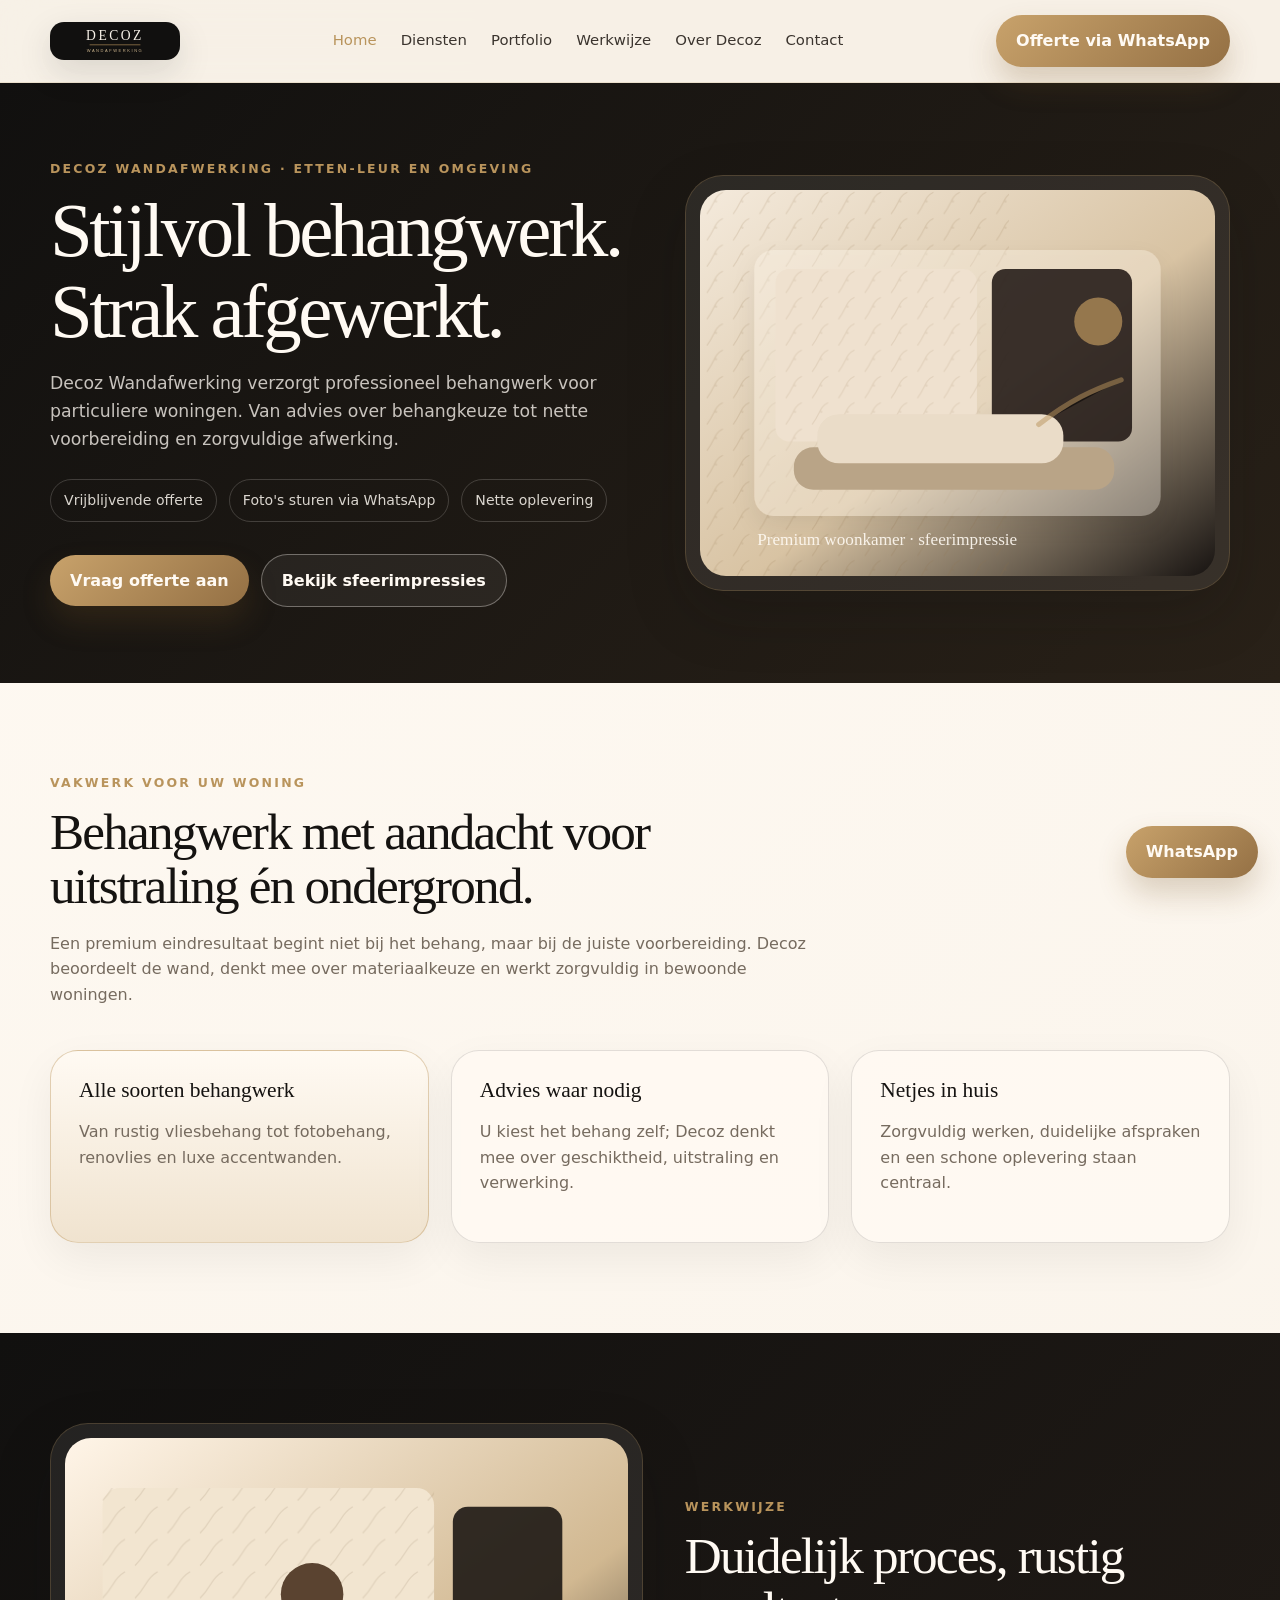
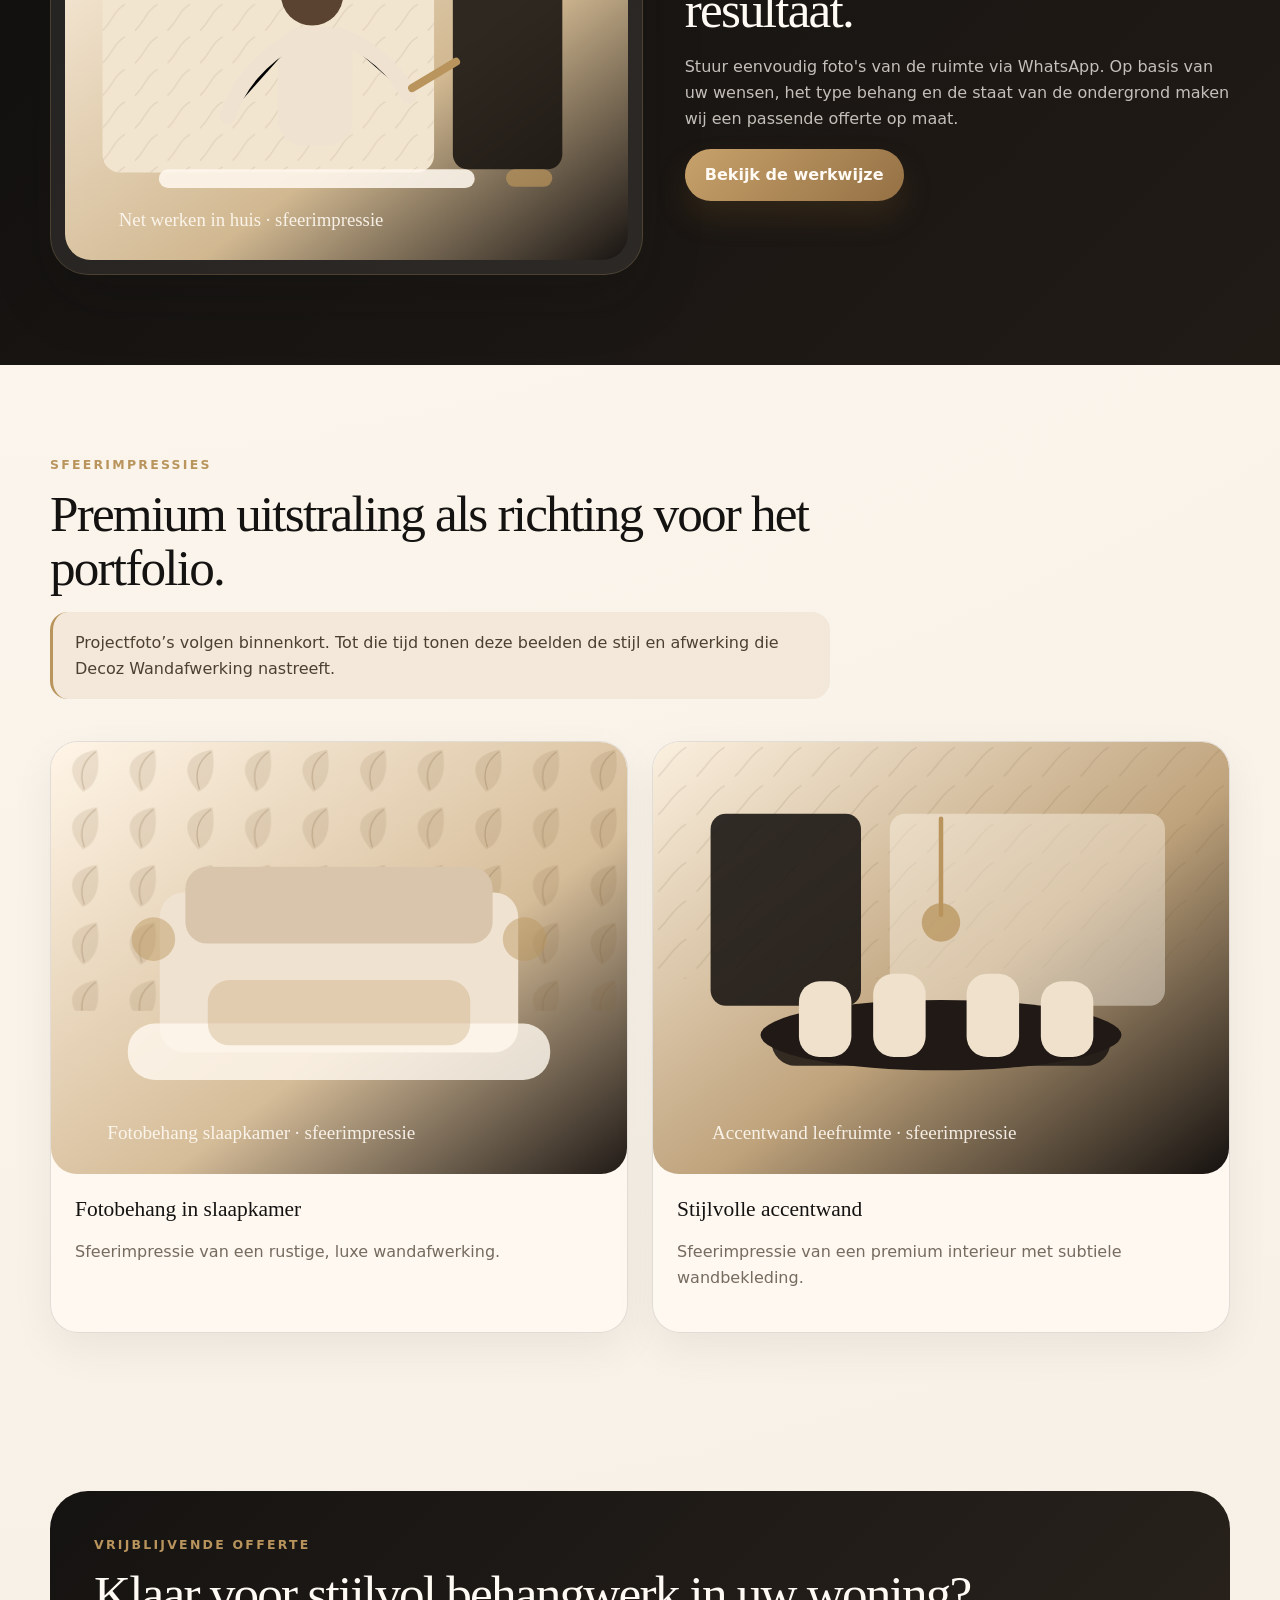
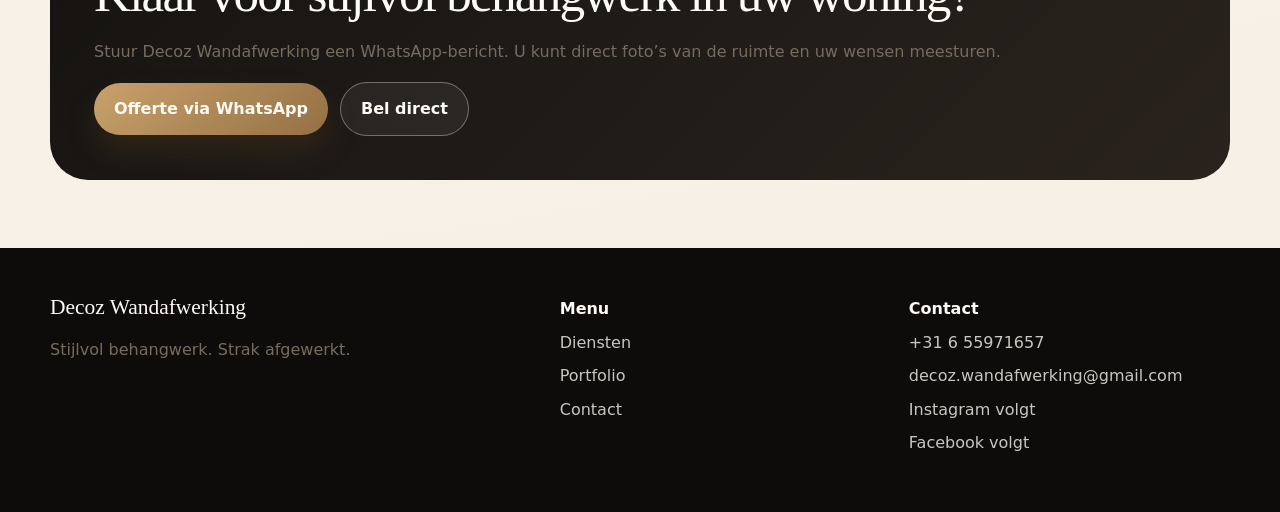
==== index.html @ 13a52f2c "Add homepage" ====
<!doctype html><html lang="nl"><head><meta charset="utf-8"><meta name="viewport" content="width=device-width, initial-scale=1"><title>Decoz Wandafwerking | Stijlvol behangwerk in Etten-Leur</title><meta name="description" content="Decoz Wandafwerking verzorgt stijlvol en strak behangwerk voor particuliere woningen in Etten-Leur en omgeving."><link rel="icon" href="assets/logo-decoz.svg" type="image/svg+xml"><link rel="stylesheet" href="style.css"></head><body><header class="header"><div class="container nav"><a class="logo" href="index.html"><img src="assets/logo-decoz.svg" alt="Decoz Wandafwerking logo"></a><nav class="nav-links" aria-label="Hoofdmenu"><a class="active" href="index.html">Home</a><a href="diensten.html">Diensten</a><a href="portfolio.html">Portfolio</a><a href="werkwijze.html">Werkwijze</a><a href="over.html">Over Decoz</a><a href="contact.html">Contact</a></nav><div class="nav-actions"><a class="btn btn-primary" href="https://wa.me/31655971657?text=Hallo%20Decoz%20Wandafwerking%2C%20ik%20wil%20graag%20vrijblijvend%20een%20offerte%20aanvragen%20voor%20behangwerk." target="_blank" rel="noopener">Offerte via WhatsApp</a><button class="menu-toggle" data-menu-toggle aria-label="Menu openen" aria-expanded="false">☰</button></div></div></header><main><section class="hero"><div class="container hero-grid"><div><div class="eyebrow">Decoz Wandafwerking · Etten-Leur en omgeving</div><h1>Stijlvol behangwerk. Strak afgewerkt.</h1><p>Decoz Wandafwerking verzorgt professioneel behangwerk voor particuliere woningen. Van advies over behangkeuze tot nette voorbereiding en zorgvuldige afwerking.</p><div class="trust-row"><span class="pill">Vrijblijvende offerte</span><span class="pill">Foto's sturen via WhatsApp</span><span class="pill">Nette oplevering</span></div><div class="nav-actions"><a class="btn btn-primary" href="https://wa.me/31655971657?text=Hallo%20Decoz%20Wandafwerking%2C%20ik%20wil%20graag%20vrijblijvend%20een%20offerte%20aanvragen%20voor%20behangwerk.%20Ik%20stuur%20hierbij%20foto%27s%20van%20de%20ruimte%20en%20mijn%20wensen." target="_blank" rel="noopener">Vraag offerte aan</a><a class="btn btn-ghost" href="portfolio.html">Bekijk sfeerimpressies</a></div></div><div class="hero-card"><img src="assets/hero-woonkamer.svg" alt="Premium sfeerbeeld van stijlvol behangwerk in een woonkamer"></div></div></section><section class="section"><div class="container"><div class="intro"><div class="eyebrow">Vakwerk voor uw woning</div><h2>Behangwerk met aandacht voor uitstraling én ondergrond.</h2><p>Een premium eindresultaat begint niet bij het behang, maar bij de juiste voorbereiding. Decoz beoordeelt de wand, denkt mee over materiaalkeuze en werkt zorgvuldig in bewoonde woningen.</p></div><div class="grid-3"><article class="card gold"><h3>Alle soorten behangwerk</h3><p>Van rustig vliesbehang tot fotobehang, renovlies en luxe accentwanden.</p></article><article class="card"><h3>Advies waar nodig</h3><p>U kiest het behang zelf; Decoz denkt mee over geschiktheid, uitstraling en verwerking.</p></article><article class="card"><h3>Netjes in huis</h3><p>Zorgvuldig werken, duidelijke afspraken en een schone oplevering staan centraal.</p></article></div></div></section><section class="section dark-band"><div class="container grid-2"><div class="feature-image"><img src="assets/sfeer-werkwijze.svg" alt="Behanger werkt netjes aan een wand in een woning"></div><div><div class="eyebrow">Werkwijze</div><h2>Duidelijk proces, rustig resultaat.</h2><p>Stuur eenvoudig foto's van de ruimte via WhatsApp. Op basis van uw wensen, het type behang en de staat van de ondergrond maken wij een passende offerte op maat.</p><a class="btn btn-primary" href="werkwijze.html">Bekijk de werkwijze</a></div></div></section><section class="section"><div class="container"><div class="intro"><div class="eyebrow">Sfeerimpressies</div><h2>Premium uitstraling als richting voor het portfolio.</h2><p class="notice">Projectfoto’s volgen binnenkort. Tot die tijd tonen deze beelden de stijl en afwerking die Decoz Wandafwerking nastreeft.</p></div><div class="project-grid"><article class="card project"><img src="assets/sfeer-slaapkamer.svg" alt="Sfeerimpressie slaapkamer met fotobehang"><div class="project-body"><h3>Fotobehang in slaapkamer</h3><p>Sfeerimpressie van een rustige, luxe wandafwerking.</p></div></article><article class="card project"><img src="assets/sfeer-eetkamer.svg" alt="Sfeerimpressie eetkamer met luxe behang"><div class="project-body"><h3>Stijlvolle accentwand</h3><p>Sfeerimpressie van een premium interieur met subtiele wandbekleding.</p></div></article></div></div></section><section class="section-tight"><div class="container cta"><div class="eyebrow">Vrijblijvende offerte</div><h2>Klaar voor stijlvol behangwerk in uw woning?</h2><p>Stuur Decoz Wandafwerking een WhatsApp-bericht. U kunt direct foto’s van de ruimte en uw wensen meesturen.</p><div class="nav-actions"><a class="btn btn-primary" href="https://wa.me/31655971657?text=Hallo%20Decoz%20Wandafwerking%2C%20ik%20wil%20graag%20vrijblijvend%20een%20offerte%20aanvragen%20voor%20behangwerk." target="_blank" rel="noopener">Offerte via WhatsApp</a><a class="btn btn-ghost" href="tel:+31655971657">Bel direct</a></div></div></section></main><footer class="footer"><div class="container footer-grid"><div><h3>Decoz Wandafwerking</h3><p>Stijlvol behangwerk. Strak afgewerkt.</p></div><div><strong>Menu</strong><a href="diensten.html">Diensten</a><a href="portfolio.html">Portfolio</a><a href="contact.html">Contact</a></div><div><strong>Contact</strong><a href="tel:+31655971657">+31 6 55971657</a><a href="mailto:decoz.wandafwerking@gmail.com">decoz.wandafwerking@gmail.com</a><a href="#">Instagram volgt</a><a href="#">Facebook volgt</a></div></div></footer><a class="btn btn-primary floating-whatsapp" href="https://wa.me/31655971657?text=Hallo%20Decoz%20Wandafwerking%2C%20ik%20wil%20graag%20vrijblijvend%20een%20offerte%20aanvragen%20voor%20behangwerk." target="_blank" rel="noopener">WhatsApp</a><script src="script.js"></script></body></html>
---- style.css ----
:root{--bg:#f6efe5;--paper:#fffaf3;--ink:#151311;--muted:#766b5f;--dark:#11100f;--gold:#b9945c;--line:rgba(21,19,17,.12);--radius:28px;--max:1180px}*{box-sizing:border-box}body{margin:0;font-family:Inter,system-ui,-apple-system,Segoe UI,sans-serif;color:var(--ink);background:radial-gradient(circle at top left,#fffaf3,var(--bg));line-height:1.6}body.menu-open{overflow:hidden}a{text-decoration:none;color:inherit}img{max-width:100%;display:block}.container{width:min(var(--max),calc(100% - 40px));margin:auto}.header{position:sticky;top:0;z-index:20;background:rgba(246,239,229,.86);backdrop-filter:blur(16px);border-bottom:1px solid rgba(185,148,92,.18)}.nav{height:82px;display:flex;align-items:center;justify-content:space-between;gap:22px}.logo img{width:130px;border-radius:14px;box-shadow:0 12px 34px rgba(17,16,15,.13)}.nav-links{display:flex;gap:24px;font-size:.93rem;color:#3b342e}.nav-links a.active,.nav-links a:hover{color:var(--gold)}.nav-actions{display:flex;gap:12px;align-items:center}.btn{display:inline-flex;align-items:center;justify-content:center;min-height:48px;padding:13px 20px;border-radius:999px;font-weight:750;border:0;cursor:pointer}.btn-primary{background:linear-gradient(135deg,#c8a26b,#947044);color:#fffaf3;box-shadow:0 16px 30px rgba(117,82,36,.24)}.btn-ghost{border:1px solid rgba(255,250,243,.35);color:#fffaf3;background:rgba(255,255,255,.06)}.btn-outline{border:1px solid var(--line);background:rgba(255,255,255,.35)}.menu-toggle{display:none;background:transparent;border:0;font-size:1.7rem}.hero{padding:76px 0;background:linear-gradient(135deg,#11100f,#292118);color:#fffaf3;overflow:hidden}.hero-grid,.grid-2{display:grid;grid-template-columns:1fr .92fr;gap:42px;align-items:center}.hero p,.page-hero p{color:rgba(255,250,243,.76);font-size:1.08rem;max-width:720px}.eyebrow{color:var(--gold);font-size:.78rem;letter-spacing:.18em;text-transform:uppercase;font-weight:800;margin-bottom:12px}h1,h2,h3{font-family:Georgia,Times New Roman,serif;line-height:1.05;margin:0 0 18px;font-weight:500}h1{font-size:clamp(2.6rem,6vw,5.4rem);letter-spacing:-.045em}h2{font-size:clamp(2rem,4vw,3.45rem);letter-spacing:-.035em}h3{font-size:1.34rem}p{margin:0 0 18px;color:var(--muted)}.hero-card,.feature-image{border-radius:38px;overflow:hidden;border:1px solid rgba(185,148,92,.25);box-shadow:0 24px 60px rgba(17,16,15,.18);background:rgba(255,255,255,.08);padding:14px}.hero-card img,.feature-image img,.project img{width:100%;aspect-ratio:4/3;object-fit:cover;border-radius:26px}.trust-row{display:flex;flex-wrap:wrap;gap:12px;margin:26px 0 32px}.pill{display:inline-flex;padding:9px 13px;border-radius:999px;border:1px solid rgba(255,250,243,.18);color:rgba(255,250,243,.84);font-size:.88rem}.pill.dark{color:#4d443c;border-color:var(--line);background:rgba(255,255,255,.48)}.section{padding:90px 0}.section-tight{padding:68px 0}.intro{max-width:780px;margin-bottom:42px}.grid-3{display:grid;grid-template-columns:repeat(3,1fr);gap:22px}.card{background:rgba(255,250,243,.76);border:1px solid var(--line);border-radius:var(--radius);padding:28px;box-shadow:0 16px 44px rgba(17,16,15,.06)}.card.gold{border-color:rgba(185,148,92,.42);background:linear-gradient(180deg,#fffaf3,#f0e3cf)}.dark-band{background:linear-gradient(135deg,#11100f,#211b16);color:#fffaf3}.dark-band p{color:rgba(255,250,243,.74)}.project-grid{display:grid;grid-template-columns:repeat(2,1fr);gap:24px}.project{padding:0;overflow:hidden}.project-body{padding:24px}.notice{border-left:3px solid var(--gold);padding:18px 22px;border-radius:18px;background:rgba(185,148,92,.12);color:#4d4031}.steps{display:grid;gap:18px}.step{display:grid;grid-template-columns:62px 1fr;gap:18px;padding:22px;border:1px solid var(--line);border-radius:24px;background:rgba(255,250,243,.7);counter-increment:step}.steps{counter-reset:step}.step:before{content:counter(step);width:48px;height:48px;border-radius:50%;display:grid;place-items:center;background:var(--dark);color:#e3d0af;font-weight:800}.faq{display:grid;gap:14px}details{border:1px solid var(--line);border-radius:18px;background:rgba(255,250,243,.66);padding:18px 20px}summary{cursor:pointer;font-weight:800}.cta{border-radius:38px;padding:44px;background:linear-gradient(135deg,#151311,#2a231d);color:#fffaf3}.footer{background:#0d0c0b;color:rgba(255,250,243,.72);padding:48px 0}.footer-grid{display:grid;grid-template-columns:1.2fr .8fr .8fr;gap:28px}.footer h3,.footer strong{color:#fffaf3}.footer a{display:block;color:rgba(255,250,243,.78);margin:8px 0}.floating-whatsapp{position:fixed;right:22px;bottom:22px;z-index:30}.page-hero{padding:78px 0;background:linear-gradient(135deg,#151311,#272019);color:#fffaf3}.contact-panel{display:grid;grid-template-columns:1fr 1fr;gap:22px}@media(max-width:920px){.menu-toggle{display:block}.nav-links{position:fixed;inset:82px 0 auto 0;padding:28px;background:rgba(246,239,229,.98);border-bottom:1px solid var(--line);flex-direction:column;align-items:flex-start;transform:translateY(-130%);transition:.24s}.menu-open .nav-links{transform:translateY(0)}.nav-actions>.btn-primary{display:none}.hero-grid,.grid-2,.contact-panel,.grid-3,.project-grid,.footer-grid{grid-template-columns:1fr}}@media(max-width:560px){.container{width:min(100% - 28px,var(--max))}.nav{height:74px}.logo img{width:108px}.hero,.section,.page-hero{padding:56px 0}.cta{padding:30px 22px;border-radius:28px}.floating-whatsapp{right:14px;bottom:14px;padding:12px 14px}}
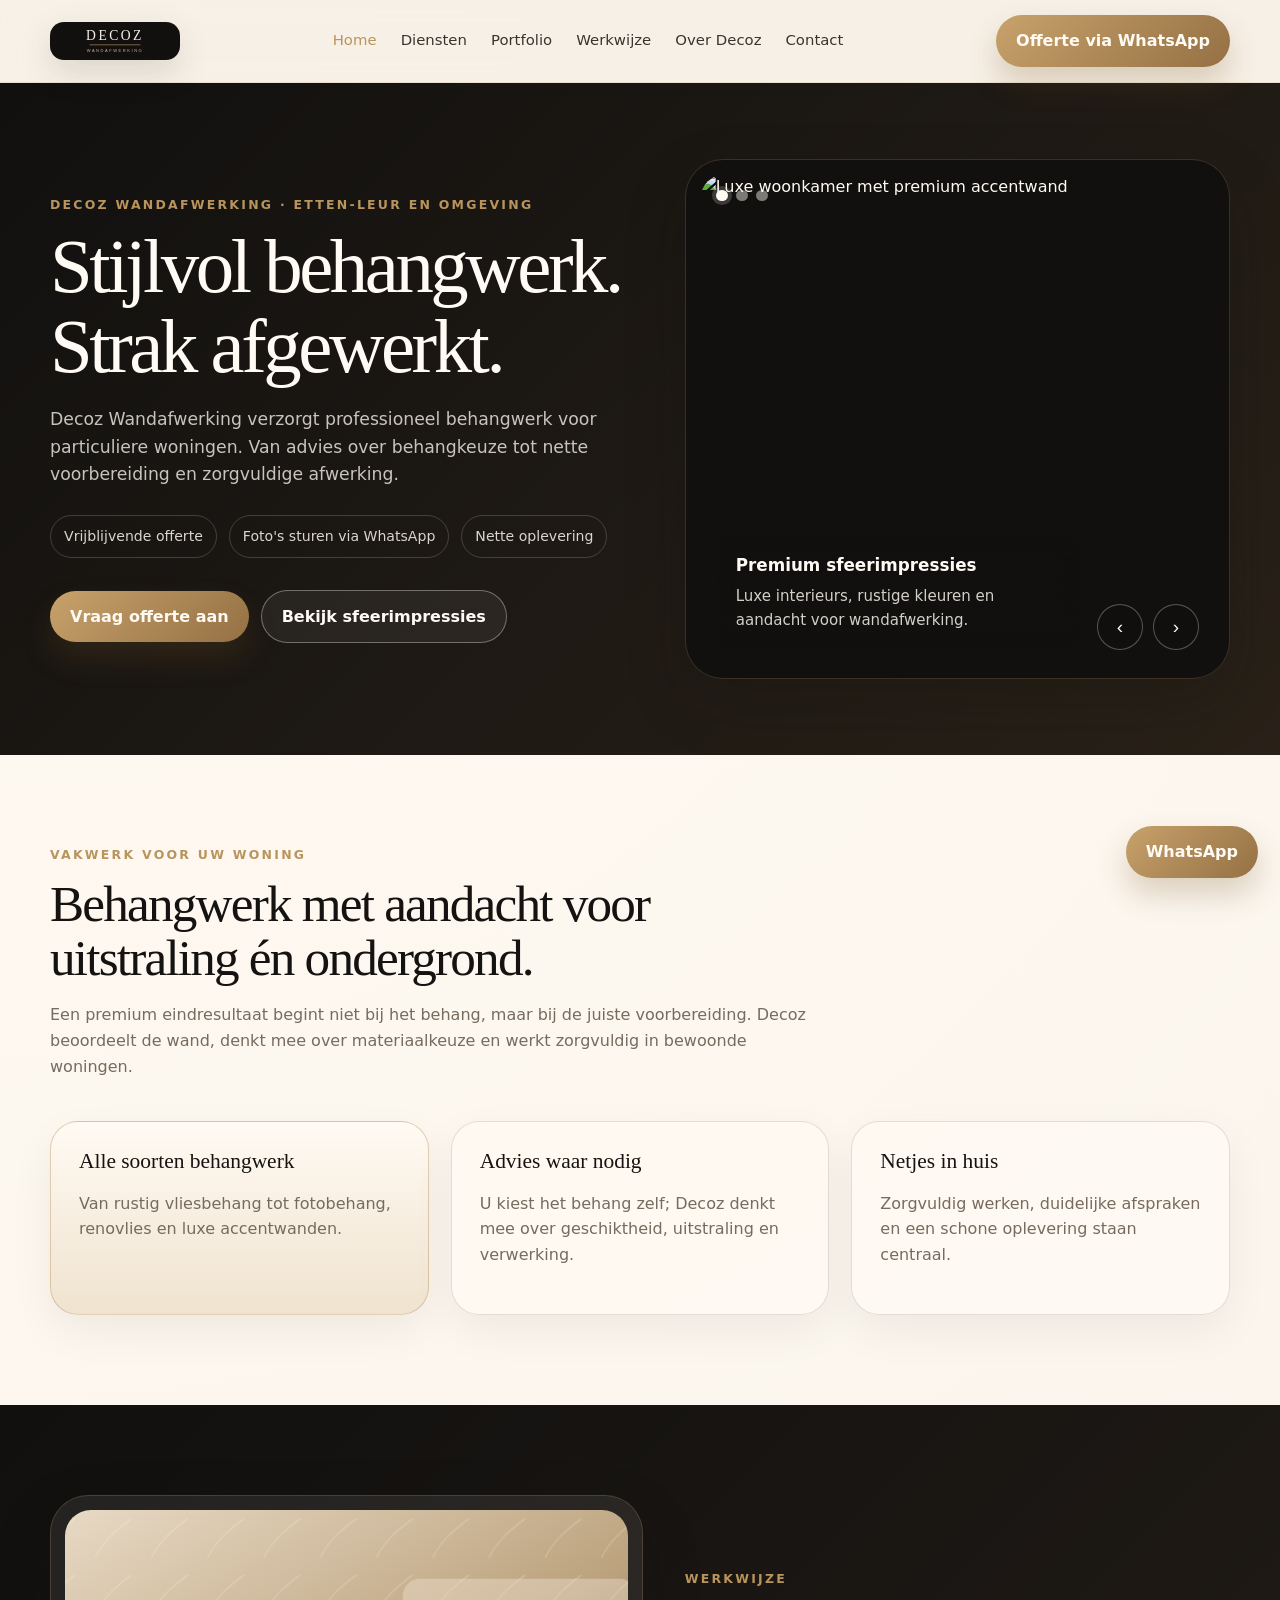
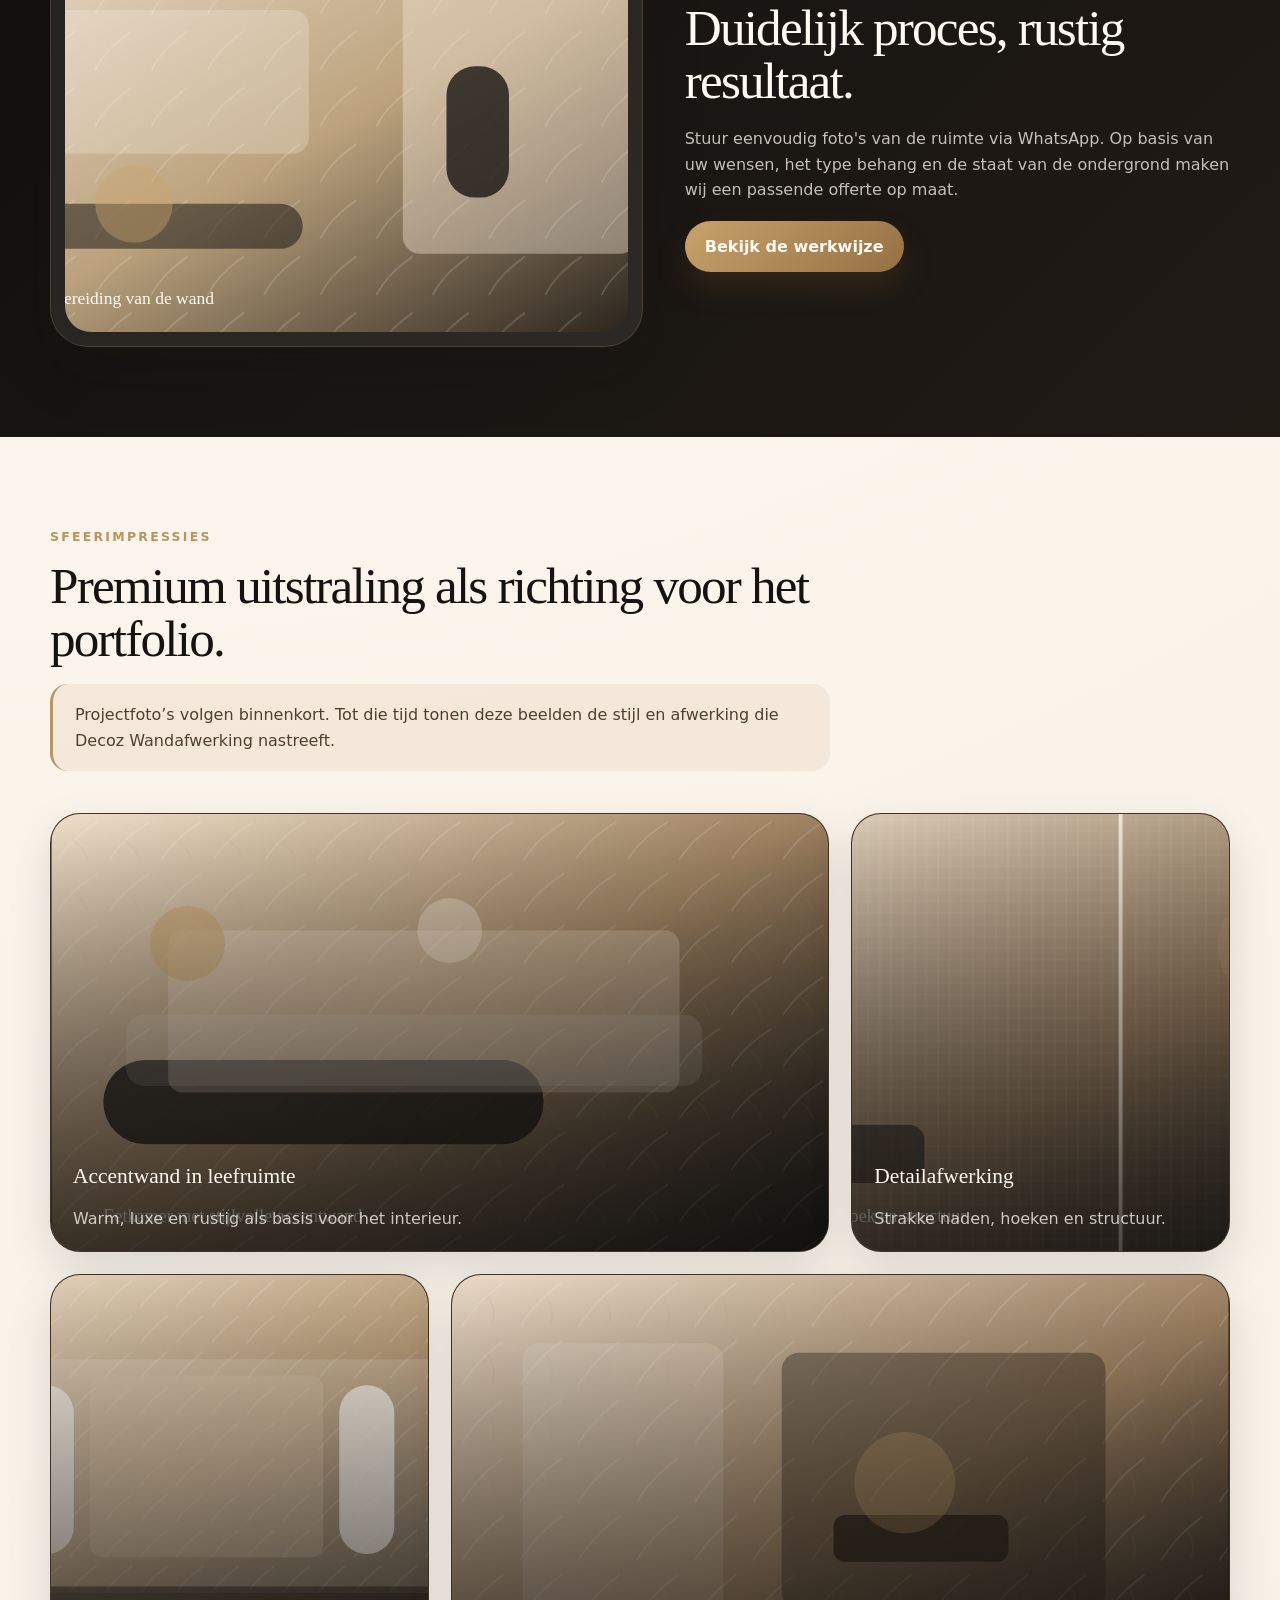
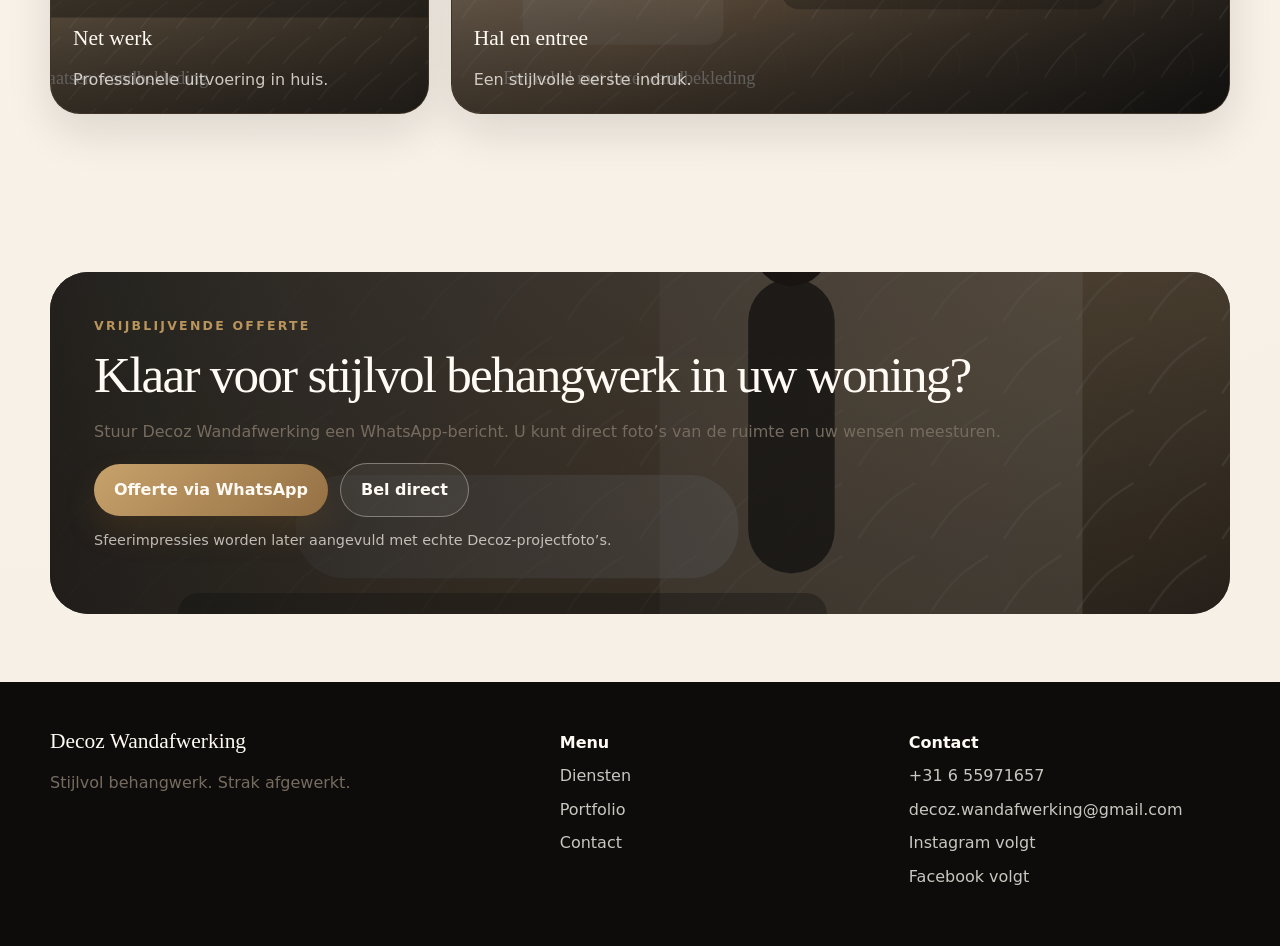
==== commit 901f2759: "Add premium image carousel to homepage" ====
--- a/index.html
+++ b/index.html
@@ -1 +1 @@
-<!doctype html><html lang="nl"><head><meta charset="utf-8"><meta name="viewport" content="width=device-width, initial-scale=1"><title>Decoz Wandafwerking | Stijlvol behangwerk in Etten-Leur</title><meta name="description" content="Decoz Wandafwerking verzorgt stijlvol en strak behangwerk voor particuliere woningen in Etten-Leur en omgeving."><link rel="icon" href="assets/logo-decoz.svg" type="image/svg+xml"><link rel="stylesheet" href="style.css"></head><body><header class="header"><div class="container nav"><a class="logo" href="index.html"><img src="assets/logo-decoz.svg" alt="Decoz Wandafwerking logo"></a><nav class="nav-links" aria-label="Hoofdmenu"><a class="active" href="index.html">Home</a><a href="diensten.html">Diensten</a><a href="portfolio.html">Portfolio</a><a href="werkwijze.html">Werkwijze</a><a href="over.html">Over Decoz</a><a href="contact.html">Contact</a></nav><div class="nav-actions"><a class="btn btn-primary" href="https://wa.me/31655971657?text=Hallo%20Decoz%20Wandafwerking%2C%20ik%20wil%20graag%20vrijblijvend%20een%20offerte%20aanvragen%20voor%20behangwerk." target="_blank" rel="noopener">Offerte via WhatsApp</a><button class="menu-toggle" data-menu-toggle aria-label="Menu openen" aria-expanded="false">☰</button></div></div></header><main><section class="hero"><div class="container hero-grid"><div><div class="eyebrow">Decoz Wandafwerking · Etten-Leur en omgeving</div><h1>Stijlvol behangwerk. Strak afgewerkt.</h1><p>Decoz Wandafwerking verzorgt professioneel behangwerk voor particuliere woningen. Van advies over behangkeuze tot nette voorbereiding en zorgvuldige afwerking.</p><div class="trust-row"><span class="pill">Vrijblijvende offerte</span><span class="pill">Foto's sturen via WhatsApp</span><span class="pill">Nette oplevering</span></div><div class="nav-actions"><a class="btn btn-primary" href="https://wa.me/31655971657?text=Hallo%20Decoz%20Wandafwerking%2C%20ik%20wil%20graag%20vrijblijvend%20een%20offerte%20aanvragen%20voor%20behangwerk.%20Ik%20stuur%20hierbij%20foto%27s%20van%20de%20ruimte%20en%20mijn%20wensen." target="_blank" rel="noopener">Vraag offerte aan</a><a class="btn btn-ghost" href="portfolio.html">Bekijk sfeerimpressies</a></div></div><div class="hero-card"><img src="assets/hero-woonkamer.svg" alt="Premium sfeerbeeld van stijlvol behangwerk in een woonkamer"></div></div></section><section class="section"><div class="container"><div class="intro"><div class="eyebrow">Vakwerk voor uw woning</div><h2>Behangwerk met aandacht voor uitstraling én ondergrond.</h2><p>Een premium eindresultaat begint niet bij het behang, maar bij de juiste voorbereiding. Decoz beoordeelt de wand, denkt mee over materiaalkeuze en werkt zorgvuldig in bewoonde woningen.</p></div><div class="grid-3"><article class="card gold"><h3>Alle soorten behangwerk</h3><p>Van rustig vliesbehang tot fotobehang, renovlies en luxe accentwanden.</p></article><article class="card"><h3>Advies waar nodig</h3><p>U kiest het behang zelf; Decoz denkt mee over geschiktheid, uitstraling en verwerking.</p></article><article class="card"><h3>Netjes in huis</h3><p>Zorgvuldig werken, duidelijke afspraken en een schone oplevering staan centraal.</p></article></div></div></section><section class="section dark-band"><div class="container grid-2"><div class="feature-image"><img src="assets/sfeer-werkwijze.svg" alt="Behanger werkt netjes aan een wand in een woning"></div><div><div class="eyebrow">Werkwijze</div><h2>Duidelijk proces, rustig resultaat.</h2><p>Stuur eenvoudig foto's van de ruimte via WhatsApp. Op basis van uw wensen, het type behang en de staat van de ondergrond maken wij een passende offerte op maat.</p><a class="btn btn-primary" href="werkwijze.html">Bekijk de werkwijze</a></div></div></section><section class="section"><div class="container"><div class="intro"><div class="eyebrow">Sfeerimpressies</div><h2>Premium uitstraling als richting voor het portfolio.</h2><p class="notice">Projectfoto’s volgen binnenkort. Tot die tijd tonen deze beelden de stijl en afwerking die Decoz Wandafwerking nastreeft.</p></div><div class="project-grid"><article class="card project"><img src="assets/sfeer-slaapkamer.svg" alt="Sfeerimpressie slaapkamer met fotobehang"><div class="project-body"><h3>Fotobehang in slaapkamer</h3><p>Sfeerimpressie van een rustige, luxe wandafwerking.</p></div></article><article class="card project"><img src="assets/sfeer-eetkamer.svg" alt="Sfeerimpressie eetkamer met luxe behang"><div class="project-body"><h3>Stijlvolle accentwand</h3><p>Sfeerimpressie van een premium interieur met subtiele wandbekleding.</p></div></article></div></div></section><section class="section-tight"><div class="container cta"><div class="eyebrow">Vrijblijvende offerte</div><h2>Klaar voor stijlvol behangwerk in uw woning?</h2><p>Stuur Decoz Wandafwerking een WhatsApp-bericht. U kunt direct foto’s van de ruimte en uw wensen meesturen.</p><div class="nav-actions"><a class="btn btn-primary" href="https://wa.me/31655971657?text=Hallo%20Decoz%20Wandafwerking%2C%20ik%20wil%20graag%20vrijblijvend%20een%20offerte%20aanvragen%20voor%20behangwerk." target="_blank" rel="noopener">Offerte via WhatsApp</a><a class="btn btn-ghost" href="tel:+31655971657">Bel direct</a></div></div></section></main><footer class="footer"><div class="container footer-grid"><div><h3>Decoz Wandafwerking</h3><p>Stijlvol behangwerk. Strak afgewerkt.</p></div><div><strong>Menu</strong><a href="diensten.html">Diensten</a><a href="portfolio.html">Portfolio</a><a href="contact.html">Contact</a></div><div><strong>Contact</strong><a href="tel:+31655971657">+31 6 55971657</a><a href="mailto:decoz.wandafwerking@gmail.com">decoz.wandafwerking@gmail.com</a><a href="#">Instagram volgt</a><a href="#">Facebook volgt</a></div></div></footer><a class="btn btn-primary floating-whatsapp" href="https://wa.me/31655971657?text=Hallo%20Decoz%20Wandafwerking%2C%20ik%20wil%20graag%20vrijblijvend%20een%20offerte%20aanvragen%20voor%20behangwerk." target="_blank" rel="noopener">WhatsApp</a><script src="script.js"></script></body></html>+<!doctype html><html lang="nl"><head><meta charset="utf-8"><meta name="viewport" content="width=device-width, initial-scale=1"><title>Decoz Wandafwerking | Premium behangwerk in Etten-Leur</title><meta name="description" content="Decoz Wandafwerking verzorgt stijlvol en strak behangwerk voor particuliere woningen in Etten-Leur en omgeving."><link rel="icon" href="assets/logo-decoz.svg" type="image/svg+xml"><link rel="stylesheet" href="style.css"><link rel="stylesheet" href="premium.css"></head><body><header class="header"><div class="container nav"><a class="logo" href="index.html"><img src="assets/logo-decoz.svg" alt="Decoz Wandafwerking logo"></a><nav class="nav-links" aria-label="Hoofdmenu"><a class="active" href="index.html">Home</a><a href="diensten.html">Diensten</a><a href="portfolio.html">Portfolio</a><a href="werkwijze.html">Werkwijze</a><a href="over.html">Over Decoz</a><a href="contact.html">Contact</a></nav><div class="nav-actions"><a class="btn btn-primary" href="https://wa.me/31655971657?text=Hallo%20Decoz%20Wandafwerking%2C%20ik%20wil%20graag%20vrijblijvend%20een%20offerte%20aanvragen%20voor%20behangwerk." target="_blank" rel="noopener">Offerte via WhatsApp</a><button class="menu-toggle" data-menu-toggle aria-label="Menu openen" aria-expanded="false">☰</button></div></div></header><main><section class="hero"><div class="container hero-grid"><div><div class="eyebrow">Decoz Wandafwerking · Etten-Leur en omgeving</div><h1>Stijlvol behangwerk. Strak afgewerkt.</h1><p>Decoz Wandafwerking verzorgt professioneel behangwerk voor particuliere woningen. Van advies over behangkeuze tot nette voorbereiding en zorgvuldige afwerking.</p><div class="trust-row"><span class="pill">Vrijblijvende offerte</span><span class="pill">Foto's sturen via WhatsApp</span><span class="pill">Nette oplevering</span></div><div class="nav-actions"><a class="btn btn-primary" href="https://wa.me/31655971657?text=Hallo%20Decoz%20Wandafwerking%2C%20ik%20wil%20graag%20vrijblijvend%20een%20offerte%20aanvragen%20voor%20behangwerk.%20Ik%20stuur%20hierbij%20foto%27s%20van%20de%20ruimte%20en%20mijn%20wensen." target="_blank" rel="noopener">Vraag offerte aan</a><a class="btn btn-ghost" href="portfolio.html">Bekijk sfeerimpressies</a></div></div><div class="hero-carousel" data-hero-carousel><div class="carousel-dots"><button class="carousel-dot active" aria-label="Toon slide 1"></button><button class="carousel-dot" aria-label="Toon slide 2"></button><button class="carousel-dot" aria-label="Toon slide 3"></button></div><div class="carousel-slide active"><img src="assets/premium-01.svg" alt="Luxe woonkamer met premium accentwand"></div><div class="carousel-slide"><img src="assets/premium-02.svg" alt="Slaapkamer met verfijnd fotobehang"></div><div class="carousel-slide"><img src="assets/premium-04.svg" alt="Vakman brengt premium behang aan"></div><div class="carousel-overlay"><div class="carousel-caption"><strong>Premium sfeerimpressies</strong><span>Luxe interieurs, rustige kleuren en aandacht voor wandafwerking.</span></div><div class="carousel-controls"><button class="carousel-btn" data-carousel-prev aria-label="Vorige slide">‹</button><button class="carousel-btn" data-carousel-next aria-label="Volgende slide">›</button></div></div></div></div></section><section class="section"><div class="container"><div class="intro"><div class="eyebrow">Vakwerk voor uw woning</div><h2>Behangwerk met aandacht voor uitstraling én ondergrond.</h2><p>Een premium eindresultaat begint niet bij het behang, maar bij de juiste voorbereiding. Decoz beoordeelt de wand, denkt mee over materiaalkeuze en werkt zorgvuldig in bewoonde woningen.</p></div><div class="grid-3"><article class="card gold"><h3>Alle soorten behangwerk</h3><p>Van rustig vliesbehang tot fotobehang, renovlies en luxe accentwanden.</p></article><article class="card"><h3>Advies waar nodig</h3><p>U kiest het behang zelf; Decoz denkt mee over geschiktheid, uitstraling en verwerking.</p></article><article class="card"><h3>Netjes in huis</h3><p>Zorgvuldig werken, duidelijke afspraken en een schone oplevering staan centraal.</p></article></div></div></section><section class="section dark-band"><div class="container grid-2"><div class="feature-image"><img src="assets/premium-07.svg" alt="Voorbereiding van de wand"></div><div><div class="eyebrow">Werkwijze</div><h2>Duidelijk proces, rustig resultaat.</h2><p>Stuur eenvoudig foto's van de ruimte via WhatsApp. Op basis van uw wensen, het type behang en de staat van de ondergrond maken wij een passende offerte op maat.</p><a class="btn btn-primary" href="werkwijze.html">Bekijk de werkwijze</a></div></div></section><section class="section"><div class="container"><div class="intro"><div class="eyebrow">Sfeerimpressies</div><h2>Premium uitstraling als richting voor het portfolio.</h2><p class="notice">Projectfoto’s volgen binnenkort. Tot die tijd tonen deze beelden de stijl en afwerking die Decoz Wandafwerking nastreeft.</p></div><div class="premium-grid"><article class="image-card wide"><img src="assets/premium-03.svg" alt="Eetkamer met stijlvolle accentwand"><div class="image-card-content"><h3>Accentwand in leefruimte</h3><p>Warm, luxe en rustig als basis voor het interieur.</p></div></article><article class="image-card"><img src="assets/premium-06.svg" alt="Detail van strakke hoek"><div class="image-card-content"><h3>Detailafwerking</h3><p>Strakke naden, hoeken en structuur.</p></div></article><article class="image-card"><img src="assets/premium-05.svg" alt="Vakmannen plaatsen wandbekleding"><div class="image-card-content"><h3>Net werk</h3><p>Professionele uitvoering in huis.</p></div></article><article class="image-card wide"><img src="assets/premium-09.svg" alt="Entreehal met luxe wandbekleding"><div class="image-card-content"><h3>Hal en entree</h3><p>Een stijlvolle eerste indruk.</p></div></article></div></div></section><section class="section-tight"><div class="container cta image-cta"><div class="eyebrow">Vrijblijvende offerte</div><h2>Klaar voor stijlvol behangwerk in uw woning?</h2><p>Stuur Decoz Wandafwerking een WhatsApp-bericht. U kunt direct foto’s van de ruimte en uw wensen meesturen.</p><div class="nav-actions"><a class="btn btn-primary" href="https://wa.me/31655971657?text=Hallo%20Decoz%20Wandafwerking%2C%20ik%20wil%20graag%20vrijblijvend%20een%20offerte%20aanvragen%20voor%20behangwerk." target="_blank" rel="noopener">Offerte via WhatsApp</a><a class="btn btn-ghost" href="tel:+31655971657">Bel direct</a></div><p class="micro-note">Sfeerimpressies worden later aangevuld met echte Decoz-projectfoto’s.</p></div></section></main><footer class="footer"><div class="container footer-grid"><div><h3>Decoz Wandafwerking</h3><p>Stijlvol behangwerk. Strak afgewerkt.</p></div><div><strong>Menu</strong><a href="diensten.html">Diensten</a><a href="portfolio.html">Portfolio</a><a href="contact.html">Contact</a></div><div><strong>Contact</strong><a href="tel:+31655971657">+31 6 55971657</a><a href="mailto:decoz.wandafwerking@gmail.com">decoz.wandafwerking@gmail.com</a><a href="#">Instagram volgt</a><a href="#">Facebook volgt</a></div></div></footer><a class="btn btn-primary floating-whatsapp" href="https://wa.me/31655971657?text=Hallo%20Decoz%20Wandafwerking%2C%20ik%20wil%20graag%20vrijblijvend%20een%20offerte%20aanvragen%20voor%20behangwerk." target="_blank" rel="noopener">WhatsApp</a><script src="script.js"></script><script src="premium.js"></script></body></html>
--- a/premium.css
+++ b/premium.css
@@ -0,0 +1 @@
+.image-card{position:relative;overflow:hidden;border-radius:30px;min-height:280px;border:1px solid rgba(185,148,92,.25);box-shadow:0 18px 46px rgba(17,16,15,.12);background:#151311}.image-card img{width:100%;height:100%;min-height:280px;object-fit:cover;transition:transform .7s ease}.image-card:hover img{transform:scale(1.04)}.image-card:after{content:"";position:absolute;inset:0;background:linear-gradient(180deg,rgba(17,16,15,0),rgba(17,16,15,.72))}.image-card-content{position:absolute;left:22px;right:22px;bottom:20px;z-index:2;color:#fffaf3}.image-card-content p{color:rgba(255,250,243,.76);margin:0}.premium-grid{display:grid;grid-template-columns:repeat(3,1fr);gap:22px}.premium-grid .wide{grid-column:span 2}.hero-carousel{position:relative;min-height:520px;border-radius:38px;overflow:hidden;border:1px solid rgba(185,148,92,.25);box-shadow:0 24px 60px rgba(17,16,15,.22);background:#11100f;padding:14px}.carousel-slide{position:absolute;inset:14px;opacity:0;transform:scale(1.02);transition:opacity .7s ease,transform 1.1s ease}.carousel-slide.active{opacity:1;transform:scale(1)}.carousel-slide img{width:100%;height:100%;object-fit:cover;border-radius:26px}.carousel-dots{position:absolute;left:30px;top:30px;display:flex;gap:8px;z-index:3}.carousel-dot{width:11px;height:11px;border-radius:50%;border:0;background:rgba(255,250,243,.45);cursor:pointer}.carousel-dot.active{background:#fffaf3;box-shadow:0 0 0 4px rgba(255,250,243,.18)}.carousel-overlay{position:absolute;left:30px;right:30px;bottom:28px;z-index:3;display:flex;justify-content:space-between;align-items:end;gap:16px}.carousel-caption{max-width:430px;padding:18px 20px;border-radius:22px;background:linear-gradient(180deg,rgba(17,16,15,.18),rgba(17,16,15,.6));backdrop-filter:blur(10px);color:#fffaf3}.carousel-caption strong{display:block;font-size:1.05rem;margin-bottom:5px}.carousel-caption span{display:block;color:rgba(255,250,243,.82);font-size:.94rem}.carousel-controls{display:flex;gap:10px}.carousel-btn{width:46px;height:46px;border-radius:50%;border:1px solid rgba(255,250,243,.3);background:rgba(17,16,15,.42);color:#fffaf3;font-size:1.2rem;cursor:pointer}.service-card{padding:0;overflow:hidden}.service-card img{width:100%;aspect-ratio:16/10;object-fit:cover;border-radius:28px 28px 0 0}.service-card .service-body{padding:24px}.page-hero.visual{position:relative;overflow:hidden;background:#11100f}.page-hero.visual:before{content:"";position:absolute;inset:0;background:linear-gradient(90deg,rgba(17,16,15,.86),rgba(17,16,15,.38)),var(--hero-img);background-size:cover;background-position:center;opacity:.9}.page-hero.visual .container{position:relative;z-index:1}.cta.image-cta{position:relative;overflow:hidden}.cta.image-cta:before{content:"";position:absolute;inset:0;background:linear-gradient(90deg,rgba(17,16,15,.9),rgba(17,16,15,.55)),url('assets/premium-04.svg');background-size:cover;background-position:center;opacity:.9}.cta.image-cta>*{position:relative;z-index:1}.micro-note{font-size:.9rem;color:rgba(255,250,243,.7);margin-top:12px}@media(max-width:920px){.premium-grid{grid-template-columns:1fr 1fr}.premium-grid .wide{grid-column:span 1}.hero-carousel{min-height:430px}.carousel-overlay{left:20px;right:20px;bottom:20px;flex-direction:column;align-items:flex-start}.carousel-caption{max-width:none}}@media(max-width:620px){.premium-grid{grid-template-columns:1fr}.hero-carousel{min-height:340px}.carousel-slide{inset:10px}.carousel-slide img{border-radius:22px}.carousel-dots{top:22px;left:22px}.carousel-overlay{left:16px;right:16px;bottom:16px}}
